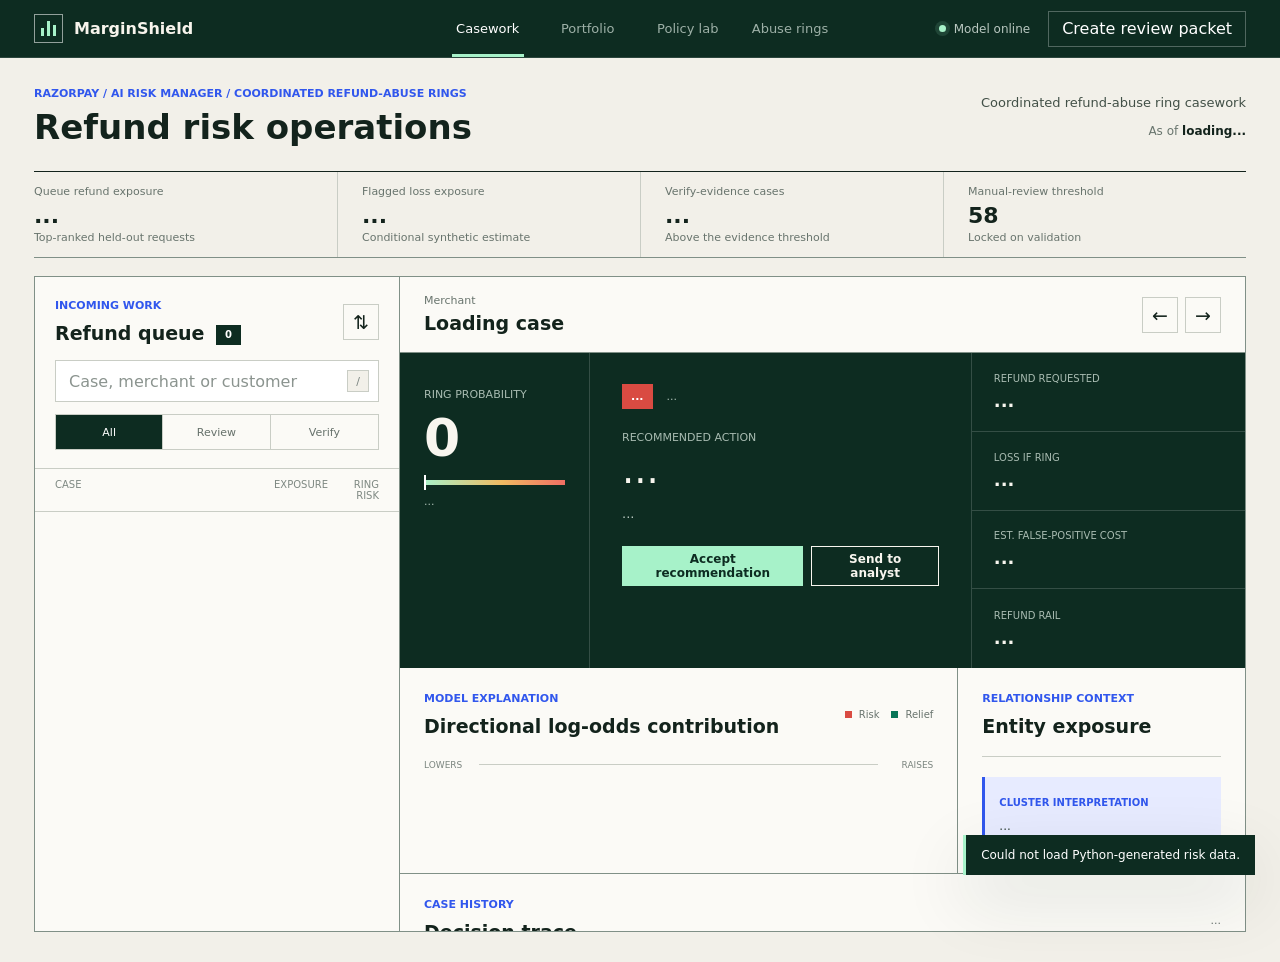
==== index.html @ 20b10fa9 "MarginShield Baseline Commit" ====
<!doctype html>
<html lang="en">
  <head>
    <meta charset="utf-8" />
    <meta name="viewport" content="width=device-width, initial-scale=1" />
    <title>MarginShield | Refund Risk Operations</title>
    <meta
      name="description"
      content="A cost-aware refund abuse verifier for merchant risk teams."
    />
    <link rel="stylesheet" href="styles.css?v=20260904-6" />
  </head>
  <body>
    <header class="masthead">
      <a class="wordmark" href="#top" aria-label="MarginShield home">
        <span class="wordmark-symbol" aria-hidden="true"><i></i><i></i><i></i></span>
        <span>MarginShield</span>
      </a>

      <nav class="product-nav" aria-label="Primary navigation">
        <button class="nav-tab is-active" data-view="casework" type="button">Casework</button>
        <button class="nav-tab" data-view="portfolio" type="button">Portfolio</button>
        <button class="nav-tab" data-view="policy" type="button">Policy lab</button>
        <a class="nav-tab nav-link" href="rings.html">Abuse rings</a>
      </nav>

      <div class="masthead-meta">
        <span class="live-status"><i></i> Model online</span>
        <button id="reviewBtn" class="header-command" type="button">Create review packet</button>
      </div>
    </header>

    <main id="top" class="page">
      <section class="page-intro" aria-labelledby="page-title">
        <div>
          <p class="kicker">Razorpay / AI Risk Manager / Coordinated refund-abuse rings</p>
          <h1 id="page-title">Refund risk operations</h1>
        </div>
        <div class="intro-aside">
          <p>Coordinated refund-abuse ring casework</p>
          <span>As of <strong id="lastScored">loading...</strong></span>
        </div>
      </section>

      <section class="portfolio-strip" aria-label="Refund portfolio summary">
        <article>
          <span>Queue refund exposure</span>
          <strong id="refundExposure">...</strong>
          <small>Top-ranked held-out requests</small>
        </article>
        <article>
          <span>Flagged loss exposure</span>
          <strong id="flaggedLoss">...</strong>
          <small>Conditional synthetic estimate</small>
        </article>
        <article>
          <span>Verify-evidence cases</span>
          <strong id="highRiskCases">...</strong>
          <small>Above the evidence threshold</small>
        </article>
        <article>
          <span>Manual-review threshold</span>
          <strong id="activeThreshold">58</strong>
          <small>Locked on validation</small>
        </article>
      </section>

      <section id="caseworkView" class="view is-visible" aria-label="Casework view">
        <div class="workbench">
          <aside id="queue" class="queue-pane">
            <div class="section-title queue-title">
              <div>
                <p>Incoming work</p>
                <h2>Refund queue <span id="queueCount">0</span></h2>
              </div>
              <button id="sortBtn" class="square-button" type="button" aria-label="Reverse case order" title="Reverse case order">&#8645;</button>
            </div>

            <label class="search-control">
              <span>Search</span>
              <input id="caseSearch" type="search" placeholder="Case, merchant or customer" autocomplete="off" />
              <kbd>/</kbd>
            </label>

            <div id="caseFilter" class="segmented" role="group" aria-label="Filter cases">
              <button class="is-active" type="button" data-filter="all">All</button>
              <button type="button" data-filter="Manual review">Review</button>
              <button type="button" data-filter="Verify evidence">Verify</button>
            </div>

            <div class="queue-columns" aria-hidden="true">
              <span>Case</span><span>Exposure</span><span>Ring risk</span>
            </div>
            <div id="caseList" class="case-list" aria-live="polite"></div>
          </aside>

          <article id="decision" class="case-pane">
            <div class="case-toolbar">
              <div>
                <p id="caseMerchant">Merchant</p>
                <h2 id="caseTitle">Loading case</h2>
              </div>
              <div class="case-toolbar-actions">
                <button id="previousCase" class="square-button" type="button" aria-label="Previous case" title="Previous case">&#8592;</button>
                <button id="nextCase" class="square-button" type="button" aria-label="Next case" title="Next case">&#8594;</button>
              </div>
            </div>

            <section class="decision-stage" aria-label="Recommended decision">
              <div class="score-column">
                <span>Ring probability</span>
                <strong id="scoreText">0</strong>
                <div class="risk-scale" aria-hidden="true">
                  <i id="scoreMarker"></i>
                </div>
                <small id="confidenceText">...</small>
              </div>

              <div class="decision-copy">
                <div class="decision-labels">
                  <span id="caseStatus" class="risk-label">...</span>
                  <span id="caseReason">...</span>
                </div>
                <p>Recommended action</p>
                <h3 id="actionText">...</h3>
                <p id="caseNotes" class="decision-note">...</p>
                <div class="decision-actions">
                  <button id="acceptAction" class="primary-action" type="button">Accept recommendation</button>
                  <button id="overrideAction" class="secondary-action" type="button">Send to analyst</button>
                </div>
              </div>

              <dl class="case-facts">
                <div><dt>Refund requested</dt><dd id="refundAmount">...</dd></div>
                <div><dt>Loss if ring</dt><dd id="expectedLoss">...</dd></div>
                <div><dt>Est. false-positive cost</dt><dd id="fpCost">...</dd></div>
                <div><dt>Refund rail</dt><dd id="refundMethod">...</dd></div>
              </dl>
            </section>

            <div class="case-grid">
              <section id="evidence" class="evidence-section">
                <div class="section-title">
                  <div>
                    <p>Model explanation</p>
                    <h2>Directional log-odds contribution</h2>
                  </div>
                  <div class="evidence-key"><span class="risk-dot"></span>Risk <span class="relief-dot"></span>Relief</div>
                </div>
                <div class="evidence-axis" aria-hidden="true"><span>Lowers</span><i></i><span>Raises</span></div>
                <div id="evidenceList" class="evidence-list"></div>
              </section>

              <aside class="context-section">
                <div class="section-title">
                  <div>
                    <p>Relationship context</p>
                    <h2>Entity exposure</h2>
                  </div>
                </div>
                <div id="networkList" class="network-list"></div>
                <div class="network-note">
                  <span>Cluster interpretation</span>
                  <p id="networkSummary">...</p>
                </div>
              </aside>
            </div>

            <section class="history-section">
              <div class="section-title">
                <div>
                  <p>Case history</p>
                  <h2>Decision trace</h2>
                </div>
                <span id="caseAge" class="text-meta">...</span>
              </div>
              <div id="timeline" class="timeline"></div>
            </section>
          </article>
        </div>
      </section>

      <section id="portfolioView" class="view" aria-label="Portfolio view">
        <div class="view-heading">
          <p>Portfolio intelligence</p>
          <h2>Where refund loss is concentrating</h2>
        </div>
        <div class="portfolio-layout">
          <section class="portfolio-table-section">
            <div class="section-title"><div><p>Merchant verticals</p><h2>Exposure by category</h2></div></div>
            <div class="portfolio-table-head"><span>Vertical</span><span>Refund exposure</span><span>Flagged loss exposure</span></div>
            <div id="verticalTable" class="portfolio-table"></div>
          </section>
          <section class="distribution-section">
            <div class="section-title"><div><p>Queue composition</p><h2>Risk distribution</h2></div></div>
            <div id="riskDistribution" class="risk-distribution"></div>
            <div id="actionMix" class="action-mix"></div>
          </section>
        </div>
      </section>

      <section id="policyView" class="view" aria-label="Policy lab view">
        <div class="view-heading policy-heading">
          <div><p>Validation policy analysis</p><h2>Threshold trade-offs</h2></div>
          <p>Scenarios use only the later validation window. The final test split is not used for threshold selection.</p>
        </div>

        <div class="threshold-control">
          <span>Fewer reviews</span>
          <div id="thresholdButtons" class="threshold-buttons" role="group" aria-label="Policy threshold"></div>
          <span>More reviews</span>
        </div>

        <section class="policy-result">
          <div class="policy-number"><span>Net synthetic value</span><strong id="policySavings">...</strong><small id="policyDelta">...</small></div>
          <div id="metricCards" class="metric-cards"></div>
        </section>

        <section class="chart-section">
          <div class="section-title"><div><p>Threshold curve</p><h2>Value after friction and review cost</h2></div><span class="text-meta">Later validation window</span></div>
          <div class="chart-wrap"><canvas id="metricsChart" width="1180" height="360"></canvas></div>
        </section>
      </section>
    </main>

    <dialog id="packetDialog" class="packet-dialog">
      <form method="dialog">
        <div class="dialog-head">
          <div><p>Analyst handoff</p><h2>Review packet</h2></div>
          <button class="square-button" value="cancel" aria-label="Close review packet" title="Close">&#215;</button>
        </div>
        <div id="packetBody" class="packet-body"></div>
        <div class="dialog-actions">
          <button value="cancel" class="secondary-action">Close</button>
          <button id="downloadPacket" value="cancel" class="primary-action">Download JSON</button>
        </div>
      </form>
    </dialog>

    <div id="toast" class="toast" role="status" aria-live="polite"></div>
    <script src="app.js?v=20260904-6"></script>
  </body>
</html>
---- styles.css ----
:root {
  --ink: #13231c;
  --ink-soft: #425047;
  --forest: #0d2c21;
  --forest-soft: #173a2d;
  --paper: #f2f0e9;
  --surface: #fbfaf6;
  --line: #c9cdc5;
  --line-dark: #809087;
  --blue: #3157ed;
  --blue-soft: #e7ebff;
  --mint: #a7f2c9;
  --green: #087557;
  --risk: #d94b42;
  --risk-soft: #fae5e0;
  --amber: #b86f13;
  --amber-soft: #f6ead4;
  --shadow: 0 24px 70px rgba(13, 44, 33, 0.12);
  --serif: "Iowan Old Style", "Baskerville", "Times New Roman", serif;
  --sans: Inter, ui-sans-serif, system-ui, -apple-system, BlinkMacSystemFont, "Segoe UI", sans-serif;
}

* { box-sizing: border-box; }

html { scroll-behavior: smooth; }

body {
  margin: 0;
  background: var(--paper);
  color: var(--ink);
  font-family: var(--sans);
  letter-spacing: 0;
}

button, input { font: inherit; }
button { cursor: pointer; }

button:focus-visible,
input:focus-visible {
  outline: 3px solid rgba(49, 87, 237, 0.28);
  outline-offset: 2px;
}

.masthead {
  position: sticky;
  top: 0;
  z-index: 20;
  min-height: 58px;
  display: grid;
  grid-template-columns: minmax(230px, 1fr) auto minmax(230px, 1fr);
  align-items: center;
  gap: 24px;
  padding: 0 34px;
  background: var(--forest);
  color: #f7f4ec;
  border-bottom: 1px solid rgba(255, 255, 255, 0.13);
}

.wordmark {
  display: inline-flex;
  align-items: center;
  gap: 11px;
  width: fit-content;
  color: inherit;
  text-decoration: none;
  font-weight: 700;
}

.wordmark-symbol {
  position: relative;
  width: 29px;
  height: 29px;
  display: flex;
  align-items: flex-end;
  gap: 3px;
  padding: 6px;
  border: 1px solid rgba(255, 255, 255, 0.55);
}

.wordmark-symbol i { display: block; width: 4px; background: var(--mint); }
.wordmark-symbol i:nth-child(1) { height: 8px; }
.wordmark-symbol i:nth-child(2) { height: 15px; }
.wordmark-symbol i:nth-child(3) { height: 11px; }

.product-nav {
  align-self: stretch;
  display: flex;
  align-items: stretch;
}

.nav-tab {
  position: relative;
  min-width: 100px;
  border: 0;
  background: transparent;
  color: #9db0a7;
  padding: 0 14px;
  font-size: 13px;
}

.nav-tab::after {
  content: "";
  position: absolute;
  height: 3px;
  left: 14px;
  right: 14px;
  bottom: 0;
  background: transparent;
}

.nav-tab:hover,
.nav-tab.is-active { color: #fff; }
.nav-tab.is-active::after { background: var(--mint); }
.nav-link { display: inline-flex; align-items: center; justify-content: center; text-decoration: none; }

.masthead-meta {
  display: flex;
  justify-content: flex-end;
  align-items: center;
  gap: 18px;
}

.live-status {
  display: inline-flex;
  align-items: center;
  gap: 8px;
  color: #b9c7c0;
  font-size: 12px;
}

.live-status i {
  width: 7px;
  height: 7px;
  border-radius: 50%;
  background: var(--mint);
  box-shadow: 0 0 0 4px rgba(167, 242, 201, 0.12);
}

.header-command {
  min-height: 36px;
  border: 1px solid rgba(255, 255, 255, 0.28);
  background: transparent;
  color: #fff;
  padding: 0 13px;
}

.header-command:hover { background: rgba(255, 255, 255, 0.08); }

.page { max-width: 1540px; margin: 0 auto; padding: 22px 34px 30px; }

.ring-intro { min-height: 92px; }
.ring-summary { margin-bottom: 18px; }
.ring-workbench { display: grid; grid-template-columns: 330px minmax(0, 1fr); height: max(580px, calc(100vh - 262px)); min-height: 0; overflow: hidden; background: var(--surface); border: 1px solid var(--line-dark); }
.ring-list-pane { display: flex; flex-direction: column; min-width: 0; min-height: 0; overflow: hidden; border-right: 1px solid var(--line-dark); }
.ring-list-title { padding: 22px 20px 15px; }
.ranking-method { margin: 0; padding: 0 20px 14px; color: #68746d; font-size: 10px; line-height: 1.45; }
.ring-list { min-height: 0; flex: 1; overflow-y: auto; overscroll-behavior: contain; border-top: 1px solid var(--line); scrollbar-color: var(--line-dark) transparent; }
.ring-row { width: 100%; min-height: 104px; text-align: left; border: 0; border-bottom: 1px solid var(--line); background: transparent; padding: 15px 18px; color: var(--ink); }
.ring-row:hover, .ring-row.is-active { background: var(--blue-soft); }
.ring-row-top { display: flex; justify-content: space-between; align-items: center; gap: 12px; margin-bottom: 7px; }
.ring-row-top strong { font-size: 12px; letter-spacing: .03em; }
.ring-row-top b { min-width: 27px; height: 24px; display: grid; place-items: center; border: 1px solid var(--line-dark); color: var(--blue); font-size: 11px; font-variant-numeric: tabular-nums; }
.ring-row > span:not(.ring-row-top) { display: block; color: var(--ink-soft); font-size: 12px; line-height: 1.35; }
.ring-row small { display: block; margin-top: 7px; color: #65736a; font-size: 10px; }
.ring-detail-pane { min-width: 0; min-height: 0; overflow-y: auto; overscroll-behavior: contain; padding: 24px 30px; }
.ring-detail-head { display: flex; justify-content: space-between; gap: 20px; align-items: flex-start; padding-bottom: 20px; border-bottom: 1px solid var(--line-dark); }
.ring-detail-head p { margin: 0 0 7px; color: var(--blue); font-size: 11px; text-transform: uppercase; font-weight: 750; }
.ring-detail-head h2 { margin: 0; font-size: 28px; font-variant-numeric: tabular-nums; }
.ring-rank { border: 1px solid var(--blue); color: var(--blue); padding: 8px 10px; font-weight: 700; font-size: 12px; white-space: nowrap; }
.ring-facts { display: grid; grid-template-columns: repeat(4, 1fr); border-bottom: 1px solid var(--line); }
.ring-facts div { padding: 18px 14px 18px 0; }
.ring-facts div + div { border-left: 1px solid var(--line); padding-left: 14px; }
.ring-facts span { display: block; color: #68746d; font-size: 10px; }
.ring-facts strong { display: block; margin-top: 6px; font-size: 18px; font-variant-numeric: tabular-nums; }
.network-canvas-section { padding: 28px 0 24px; border-bottom: 1px solid var(--line); }
.graph-stage { margin-top: 16px; border: 1px solid var(--line); background: #f6f7f1; overflow: hidden; }
#ringGraph { display: block; width: 100%; min-height: 420px; background-image: linear-gradient(rgba(13,44,33,.035) 1px, transparent 1px), linear-gradient(90deg, rgba(13,44,33,.035) 1px, transparent 1px); background-size: 24px 24px; }
.graph-edge { stroke: #b7c3bd; stroke-width: 2.5; }
.graph-edge.device { stroke: #3157ed; }.graph-edge.address { stroke: #b86f13; }.graph-edge.payment-token { stroke: #087557; }
.graph-node circle { stroke-width: 2; }.entity-node circle { fill: var(--forest); stroke: var(--mint); }.case-node circle { fill: var(--surface); stroke: var(--line-dark); }.case-node.review circle { fill: var(--amber-soft); stroke: var(--amber); }.case-node.verify circle { fill: var(--risk-soft); stroke: var(--risk); }
.graph-node text { text-anchor: middle; font-family: var(--sans); font-size: 11px; font-weight: 650; pointer-events: none; }.entity-node text { fill: #f5f4eb; font-size: 10px; }.case-node text { fill: var(--ink); font-size: 10px; }
.ring-detail-grid { display: grid; grid-template-columns: minmax(260px, .8fr) minmax(330px, 1.2fr); gap: 30px; padding-top: 26px; }
.ring-reasons ol { margin: 16px 0 0; padding: 0; list-style: none; counter-reset: ring-reason; }.ring-reasons li { position: relative; padding: 0 0 16px 32px; color: var(--ink-soft); font-size: 13px; line-height: 1.5; counter-increment: ring-reason; }.ring-reasons li::before { content: counter(ring-reason); position: absolute; left: 0; top: 0; width: 20px; height: 20px; display: grid; place-items: center; color: var(--blue); border: 1px solid var(--blue); font-size: 10px; font-weight: 700; }
.ring-case-row { display: grid; grid-template-columns: minmax(0,1fr) 100px 44px; gap: 12px; align-items: center; padding: 11px 0; border-bottom: 1px solid var(--line); font-size: 12px; font-variant-numeric: tabular-nums; }.ring-case-row span:first-child strong, .ring-case-row small { display: block; }.ring-case-row small { margin-top: 3px; color: #708078; font-size: 10px; }.ring-case-row b { color: var(--risk); text-align: right; }

.page-intro {
  min-height: 92px;
  display: grid;
  grid-template-columns: minmax(0, 1fr) 320px;
  align-items: center;
  gap: 32px;
  padding: 0 0 18px;
  border-bottom: 1px solid var(--ink);
}

.kicker,
.section-title p,
.view-heading > p,
.view-heading > div > p,
.dialog-head p {
  margin: 0 0 10px;
  color: var(--blue);
  font-size: 11px;
  font-weight: 750;
  text-transform: uppercase;
}

.page-intro h1 {
  margin: 0;
  max-width: 820px;
  font-size: 34px;
  line-height: 1.05;
  font-weight: 700;
}

.page-intro h1 em {
  color: var(--green);
  font-family: var(--serif);
  font-weight: 400;
}

.intro-aside { padding-bottom: 0; text-align: right; }
.intro-aside p { margin: 0 0 8px; color: var(--ink-soft); font-size: 13px; line-height: 1.45; }
.intro-aside span { color: #69756e; font-size: 12px; }
.intro-aside strong { color: var(--ink); font-weight: 650; }

.portfolio-strip {
  display: grid;
  grid-template-columns: repeat(4, 1fr);
  border-bottom: 1px solid var(--line-dark);
  margin-bottom: 18px;
}

.portfolio-strip article { padding: 13px 20px 13px 0; }
.portfolio-strip article + article { border-left: 1px solid var(--line); padding-left: 24px; }
.portfolio-strip span, .portfolio-strip small { display: block; color: #68746d; font-size: 11px; }
.portfolio-strip strong { display: block; margin: 5px 0 3px; font-size: 22px; font-weight: 650; font-variant-numeric: tabular-nums; }
.portfolio-strip small.positive { color: var(--green); }

.view { display: none; animation: reveal 220ms ease-out; }
.view.is-visible { display: block; }
@keyframes reveal { from { opacity: 0; transform: translateY(5px); } to { opacity: 1; transform: translateY(0); } }

.workbench {
  display: grid;
  grid-template-columns: 365px minmax(0, 1fr);
  height: max(620px, calc(100vh - 244px));
  min-height: 0;
  overflow: hidden;
  background: var(--surface);
  border: 1px solid var(--line-dark);
}

.queue-pane { min-width: 0; min-height: 0; display: flex; flex-direction: column; overflow: hidden; border-right: 1px solid var(--line-dark); }
.queue-title { padding: 22px 20px 15px; }

.section-title,
.case-toolbar,
.dialog-head {
  display: flex;
  align-items: center;
  justify-content: space-between;
  gap: 20px;
}

.section-title h2,
.case-toolbar h2,
.view-heading h2,
.dialog-head h2 {
  margin: 0;
  font-size: 19px;
  line-height: 1.2;
}

.queue-title h2 span {
  display: inline-grid;
  place-items: center;
  min-width: 25px;
  height: 20px;
  margin-left: 5px;
  padding: 0 5px;
  background: var(--forest);
  color: #fff;
  font-size: 10px;
  vertical-align: 2px;
}

.square-button {
  width: 36px;
  height: 36px;
  display: inline-grid;
  place-items: center;
  flex: 0 0 auto;
  border: 1px solid var(--line);
  background: transparent;
  color: var(--ink);
  font-size: 19px;
}

.square-button:hover { border-color: var(--ink); background: #fff; }

.search-control {
  position: relative;
  display: block;
  margin: 0 20px 12px;
}

.search-control > span { position: absolute; width: 1px; height: 1px; overflow: hidden; clip: rect(0 0 0 0); }
.search-control input {
  width: 100%;
  height: 42px;
  border: 1px solid var(--line);
  background: #fff;
  color: var(--ink);
  padding: 0 44px 0 13px;
  border-radius: 0;
}
.search-control input::placeholder { color: #8b948f; }
.search-control kbd {
  position: absolute;
  top: 10px;
  right: 10px;
  min-width: 22px;
  height: 22px;
  display: grid;
  place-items: center;
  border: 1px solid var(--line);
  color: #7b8580;
  background: var(--paper);
  font: 11px var(--sans);
}

.segmented { display: grid; grid-template-columns: repeat(3, 1fr); margin: 0 20px 18px; border: 1px solid var(--line); }
.segmented button {
  min-height: 34px;
  border: 0;
  border-right: 1px solid var(--line);
  background: transparent;
  color: #66716b;
  font-size: 11px;
}
.segmented button:last-child { border-right: 0; }
.segmented button:hover { background: var(--paper); }
.segmented button.is-active { background: var(--forest); color: #fff; }

.queue-columns {
  display: grid;
  grid-template-columns: 1fr 76px 42px;
  gap: 9px;
  padding: 10px 20px;
  border-top: 1px solid var(--line);
  border-bottom: 1px solid var(--line);
  color: #7e8882;
  font-size: 10px;
  text-transform: uppercase;
}
.queue-columns span:nth-child(2), .queue-columns span:nth-child(3) { text-align: right; }

.case-list { min-height: 0; flex: 1; overflow-y: auto; overscroll-behavior: contain; scrollbar-color: var(--line-dark) transparent; }
.case-card {
  width: 100%;
  min-height: 82px;
  display: grid;
  grid-template-columns: minmax(0, 1fr) 76px 42px;
  align-items: center;
  gap: 9px;
  padding: 13px 20px;
  border: 0;
  border-bottom: 1px solid var(--line);
  background: transparent;
  color: var(--ink);
  text-align: left;
}
.case-card:hover { background: #f4f5f0; }
.case-card.is-active { background: var(--blue-soft); box-shadow: inset 4px 0 0 var(--blue); }
.case-identity { min-width: 0; }
.case-identity strong, .case-identity span { display: block; overflow: hidden; text-overflow: ellipsis; white-space: nowrap; }
.case-identity strong { font-size: 13px; }
.case-identity span { margin-top: 5px; color: #6e7973; font-size: 11px; }
.case-money, .case-score { text-align: right; font-variant-numeric: tabular-nums; }
.case-money { font-size: 12px; }
.case-score { font-size: 16px; font-weight: 700; }
.case-score.high { color: var(--risk); }
.case-score.medium { color: var(--amber); }
.empty-queue { padding: 38px 20px; color: #6e7973; line-height: 1.5; }

.case-pane { min-width: 0; min-height: 0; overflow-y: auto; overscroll-behavior: contain; }
.case-toolbar { min-height: 76px; padding: 15px 24px; border-bottom: 1px solid var(--line-dark); }
.case-toolbar p { margin: 0 0 5px; color: #68746d; font-size: 11px; }
.case-toolbar-actions { display: flex; gap: 7px; }

.decision-stage {
  display: grid;
  grid-template-columns: 190px minmax(290px, 1fr) minmax(225px, 0.72fr);
  min-height: 315px;
  background: var(--forest);
  color: #f8f6ef;
}

.score-column { padding: 30px 24px; border-right: 1px solid rgba(255, 255, 255, 0.16); }
.score-column > span, .decision-copy > p:first-of-type { color: #a8bbb1; font-size: 11px; text-transform: uppercase; }
.score-column > strong { display: block; margin: 14px 0 18px; font-size: 52px; line-height: 0.88; font-weight: 640; font-variant-numeric: tabular-nums; white-space: nowrap; }
.score-column > small { display: block; margin-top: 10px; color: #a8bbb1; font-size: 11px; }
.risk-scale { position: relative; height: 5px; background: linear-gradient(90deg, var(--mint), #efba62 55%, #ef6e63 100%); }
.risk-scale i { position: absolute; top: -5px; width: 2px; height: 15px; background: #fff; transition: left 260ms ease; }

.decision-copy { padding: 30px 32px; }
.decision-labels { display: flex; align-items: center; gap: 14px; min-height: 26px; margin-bottom: 22px; color: #a8bbb1; font-size: 11px; text-transform: capitalize; }
.risk-label { display: inline-flex; align-items: center; min-height: 25px; padding: 0 9px; background: var(--risk); color: #fff; font-weight: 700; }
.risk-label.needs-verification { background: #d48720; }
.risk-label.watch { background: var(--blue); }
.risk-label.low-risk { background: var(--green); }
.decision-copy > p { margin: 0 0 7px; }
.decision-copy h3 { margin: 0 0 15px; max-width: 510px; font-size: clamp(30px, 3vw, 45px); line-height: 0.98; font-weight: 540; }
.decision-copy .decision-note { max-width: 590px; color: #b8c8c0; font-size: 13px; line-height: 1.55; }
.decision-actions { display: flex; gap: 8px; margin-top: 22px; }
.primary-action, .secondary-action {
  min-height: 40px;
  border: 1px solid transparent;
  padding: 0 14px;
  font-size: 12px;
  font-weight: 650;
}
.primary-action { background: var(--mint); color: var(--forest); }
.primary-action:hover { background: #c1f9d8; }
.secondary-action { border-color: currentColor; background: transparent; color: inherit; }
.secondary-action:hover { background: rgba(255, 255, 255, 0.08); }

.case-facts { margin: 0; border-left: 1px solid rgba(255, 255, 255, 0.16); }
.case-facts div { min-height: 25%; display: flex; flex-direction: column; justify-content: center; padding: 14px 22px; border-bottom: 1px solid rgba(255, 255, 255, 0.16); }
.case-facts div:last-child { border-bottom: 0; }
.case-facts dt { color: #a8bbb1; font-size: 10px; text-transform: uppercase; }
.case-facts dd { margin: 6px 0 0; font-size: 18px; font-weight: 600; font-variant-numeric: tabular-nums; text-transform: capitalize; }

.case-grid { display: grid; grid-template-columns: minmax(0, 1.55fr) minmax(270px, 0.8fr); border-bottom: 1px solid var(--line-dark); }
.evidence-section, .context-section, .history-section { padding: 24px; }
.context-section { border-left: 1px solid var(--line-dark); }
.evidence-key { display: flex; align-items: center; gap: 7px; color: #69746e; font-size: 10px; }
.risk-dot, .relief-dot { width: 7px; height: 7px; display: inline-block; }
.risk-dot { background: var(--risk); }
.relief-dot { margin-left: 5px; background: var(--green); }
.evidence-axis { display: grid; grid-template-columns: 55px 1fr 55px; align-items: center; margin: 22px 0 9px; color: #7b857f; font-size: 9px; text-transform: uppercase; }
.evidence-axis span:last-child { text-align: right; }
.evidence-axis i { height: 1px; background: var(--line); }
.evidence-list { display: grid; }
.evidence-item { display: grid; grid-template-columns: minmax(130px, 0.8fr) minmax(170px, 1.3fr) 48px; align-items: center; gap: 14px; min-height: 39px; border-top: 1px solid #e3e4df; }
.evidence-item:first-child { border-top-color: var(--line); }
.evidence-item strong { font-size: 11px; font-weight: 600; }
.evidence-name { min-width: 0; }
.evidence-name strong, .evidence-name small { display: block; }
.evidence-name small { margin-top: 3px; overflow: hidden; color: #748078; font-size: 9px; text-overflow: ellipsis; white-space: nowrap; }
.evidence-item > span { text-align: right; font-size: 11px; font-weight: 750; font-variant-numeric: tabular-nums; }
.impact-track { position: relative; height: 7px; }
.impact-track::after { content: ""; position: absolute; top: -4px; bottom: -4px; left: 50%; width: 1px; background: #bcc2bc; }
.impact-track i { position: absolute; top: 0; height: 7px; transition: width 260ms ease; }
.impact-track i.risk { left: 50%; background: var(--risk); }
.impact-track i.relief { right: 50%; background: var(--green); }

.network-list { margin-top: 18px; border-top: 1px solid var(--line); }
.entity { min-height: 57px; display: grid; grid-template-columns: 1fr auto; align-items: center; gap: 12px; border-bottom: 1px solid var(--line); }
.entity span { color: #68746d; font-size: 11px; }
.entity strong { font-size: 21px; font-variant-numeric: tabular-nums; }
.entity.high strong { color: var(--risk); }
.entity.medium strong { color: var(--amber); }
.network-note { margin-top: 20px; padding: 14px; background: var(--blue-soft); border-left: 3px solid var(--blue); }
.network-note span { color: var(--blue); font-size: 10px; font-weight: 750; text-transform: uppercase; }
.network-note p { margin: 7px 0 0; color: #394a42; font-size: 12px; line-height: 1.5; }

.history-section { border-bottom: 0; }
.text-meta { color: #6c7871; font-size: 11px; }
.timeline { display: grid; grid-template-columns: repeat(4, 1fr); margin-top: 23px; }
.timeline div { position: relative; min-height: 64px; padding: 15px 16px 0 0; border-top: 2px solid var(--ink); }
.timeline div::before { content: ""; position: absolute; top: -5px; left: 0; width: 8px; height: 8px; background: var(--surface); border: 2px solid var(--ink); border-radius: 50%; }
.timeline div:last-child { border-color: var(--blue); }
.timeline div:last-child::before { background: var(--blue); border-color: var(--blue); }
.timeline span, .timeline strong { display: block; }
.timeline span { color: #737d77; font-size: 10px; }
.timeline strong { margin-top: 7px; padding-right: 12px; font-size: 12px; text-transform: capitalize; }

.view-heading { display: flex; align-items: end; justify-content: space-between; gap: 40px; margin: 26px 0 18px; }
.view-heading h2 { max-width: 760px; font-size: 30px; line-height: 1.05; }
.view-heading > p { max-width: 520px; color: var(--ink-soft); font-size: 13px; line-height: 1.5; text-transform: none; font-weight: 400; }
.portfolio-layout { display: grid; grid-template-columns: minmax(0, 1.2fr) minmax(320px, 0.8fr); background: var(--surface); border: 1px solid var(--line-dark); }
.portfolio-table-section, .distribution-section { padding: 26px; }
.distribution-section { border-left: 1px solid var(--line-dark); }
.portfolio-table-head, .portfolio-row { display: grid; grid-template-columns: 1fr 150px 150px; gap: 20px; align-items: center; }
.portfolio-table-head { margin-top: 26px; padding: 10px 0; color: #758079; border-bottom: 1px solid var(--line-dark); font-size: 10px; text-transform: uppercase; }
.portfolio-table-head span:not(:first-child), .portfolio-row span:not(:first-child) { text-align: right; }
.portfolio-row { min-height: 62px; border-bottom: 1px solid var(--line); font-size: 13px; }
.portfolio-row strong { font-size: 14px; }
.portfolio-row .preventable { color: var(--green); font-weight: 700; }
.risk-distribution { height: 44px; display: flex; margin: 28px 0 18px; }
.risk-segment { position: relative; min-width: 22px; height: 100%; display: grid; place-items: center; color: #fff; font-size: 11px; font-weight: 700; }
.risk-segment.approve { background: var(--green); }
.risk-segment.manual_review { background: var(--amber); }
.risk-segment.verify_evidence { background: var(--risk); }
.distribution-legend { display: grid; grid-template-columns: repeat(2, 1fr); gap: 12px 20px; margin-bottom: 34px; }
.distribution-legend div { display: flex; justify-content: space-between; gap: 12px; font-size: 11px; }
.distribution-legend span { color: #68746d; }
.action-mix { border-top: 1px solid var(--line-dark); }
.action-row { min-height: 52px; display: flex; justify-content: space-between; align-items: center; border-bottom: 1px solid var(--line); font-size: 12px; }
.action-row strong { font-variant-numeric: tabular-nums; }

.policy-heading > div { flex: 1; }
.threshold-control { display: grid; grid-template-columns: 120px 1fr 120px; align-items: center; gap: 18px; margin-bottom: 22px; color: #67736c; font-size: 11px; }
.threshold-control > span:last-child { text-align: right; }
.threshold-buttons { display: grid; grid-template-columns: repeat(auto-fit, minmax(82px, 1fr)); border: 1px solid var(--line-dark); }
.threshold-buttons button { min-height: 45px; border: 0; border-right: 1px solid var(--line); background: var(--surface); color: var(--ink); }
.threshold-buttons button:last-child { border-right: 0; }
.threshold-buttons button:hover { background: var(--blue-soft); }
.threshold-buttons button.is-active { background: var(--forest); color: #fff; }
.threshold-buttons button.locked::after { content: "Locked"; display: block; margin-top: 2px; color: var(--green); font-size: 8px; text-transform: uppercase; }
.threshold-buttons button.is-active.locked::after { color: var(--mint); }
.policy-result { min-height: 190px; display: grid; grid-template-columns: 1.1fr 2fr; background: var(--forest); color: #fff; }
.policy-number { display: flex; flex-direction: column; justify-content: center; padding: 30px; border-right: 1px solid rgba(255,255,255,.16); }
.policy-number span { color: #aac0b5; font-size: 11px; text-transform: uppercase; }
.policy-number strong { margin: 9px 0 5px; font-size: clamp(38px, 4vw, 60px); font-weight: 580; }
.policy-number small { color: var(--mint); }
.metric-cards { display: grid; grid-template-columns: repeat(2, 1fr); }
.metric-card { display: flex; flex-direction: column; justify-content: center; padding: 22px; border-right: 1px solid rgba(255,255,255,.16); border-bottom: 1px solid rgba(255,255,255,.16); }
.metric-card:nth-child(2n) { border-right: 0; }
.metric-card:nth-child(n+3) { border-bottom: 0; }
.metric-card span { color: #aac0b5; font-size: 10px; text-transform: uppercase; }
.metric-card strong { margin-top: 6px; font-size: 25px; }
.chart-section { margin-top: 22px; padding: 26px; background: var(--surface); border: 1px solid var(--line-dark); }
.chart-wrap { margin-top: 22px; min-height: 320px; }
canvas { display: block; width: 100%; height: 320px; }

.packet-dialog { width: min(680px, calc(100vw - 28px)); max-height: calc(100vh - 40px); padding: 0; border: 1px solid var(--line-dark); background: var(--surface); color: var(--ink); box-shadow: 0 28px 100px rgba(0,0,0,.34); }
.packet-dialog::backdrop { background: rgba(8, 28, 21, 0.72); }
.packet-dialog form { margin: 0; }
.dialog-head { min-height: 78px; padding: 17px 20px; border-bottom: 1px solid var(--line-dark); }
.packet-body { padding: 22px; overflow: auto; }
.packet-case { display: flex; justify-content: space-between; gap: 20px; padding-bottom: 20px; border-bottom: 1px solid var(--line); }
.packet-case strong { display: block; font-size: 23px; }
.packet-case span { color: #67736c; font-size: 11px; }
.packet-action { margin: 22px 0; padding: 18px; background: var(--forest); color: #fff; }
.packet-action span { color: #aac0b5; font-size: 10px; text-transform: uppercase; }
.packet-action strong { display: block; margin-top: 7px; font-size: 28px; }
.packet-evidence { margin: 0; padding-left: 18px; }
.packet-evidence li { margin: 8px 0; color: #4b5a52; font-size: 12px; }
.dialog-actions { display: flex; justify-content: flex-end; gap: 8px; padding: 16px 20px; border-top: 1px solid var(--line-dark); }
.dialog-actions .secondary-action { color: var(--ink); }

.toast { position: fixed; right: 25px; bottom: 25px; z-index: 30; max-width: 390px; padding: 13px 15px; background: var(--forest); color: #fff; border-left: 3px solid var(--mint); box-shadow: var(--shadow); transform: translateY(130px); opacity: 0; transition: 180ms ease; font-size: 12px; }
.toast.show { transform: translateY(0); opacity: 1; }

@media (max-width: 1120px) {
  .masthead { grid-template-columns: 1fr auto; }
  .product-nav { order: 3; grid-column: 1 / -1; height: 46px; justify-content: center; border-top: 1px solid rgba(255,255,255,.13); }
  .page-intro { grid-template-columns: 1fr 300px; }
  .workbench { grid-template-columns: 320px minmax(0, 1fr); }
  .ring-workbench { grid-template-columns: 290px minmax(0, 1fr); }
  .decision-stage { grid-template-columns: 175px 1fr; }
  .case-facts { grid-column: 1 / -1; display: grid; grid-template-columns: repeat(4, 1fr); border-left: 0; border-top: 1px solid rgba(255,255,255,.16); }
  .case-facts div { border-right: 1px solid rgba(255,255,255,.16); border-bottom: 0; }
  .case-grid { grid-template-columns: 1fr; }
  .context-section { border-left: 0; border-top: 1px solid var(--line-dark); }
}

@media (max-width: 820px) {
  .masthead { padding: 0 18px; }
  .live-status { display: none; }
  .page { padding: 20px 16px 40px; }
  .page-intro { min-height: 0; grid-template-columns: 1fr; gap: 28px; }
  .portfolio-strip { grid-template-columns: repeat(2, 1fr); }
  .portfolio-strip article:nth-child(3) { border-left: 0; padding-left: 0; border-top: 1px solid var(--line); }
  .portfolio-strip article:nth-child(4) { border-top: 1px solid var(--line); }
  .workbench { height: auto; min-height: 0; overflow: visible; grid-template-columns: 1fr; }
  .case-pane { overflow: visible; }
  .ring-workbench { height: auto; min-height: 0; overflow: visible; grid-template-columns: 1fr; }
  .ring-list-pane { border-right: 0; border-bottom: 1px solid var(--line-dark); }
  .ring-list { display: grid; grid-template-columns: repeat(2, 1fr); max-height: 290px; overflow: auto; }
  .ring-row:nth-child(2n) { border-left: 1px solid var(--line); }
  .ring-detail-pane { overflow: visible; padding: 22px; }
  .queue-pane { border-right: 0; border-bottom: 1px solid var(--line-dark); }
  .case-list { max-height: 365px; }
  .portfolio-layout { grid-template-columns: 1fr; }
  .distribution-section { border-left: 0; border-top: 1px solid var(--line-dark); }
  .policy-result { grid-template-columns: 1fr; }
  .policy-number { border-right: 0; border-bottom: 1px solid rgba(255,255,255,.16); }
}

@media (max-width: 580px) {
  .masthead { min-height: 58px; gap: 12px; }
  .wordmark span:last-child { font-size: 14px; }
  .header-command { width: 36px; overflow: hidden; padding: 0; color: transparent; }
  .header-command { position: relative; font-size: 0; }
  .header-command::after {
    content: "+";
    position: absolute;
    inset: 0;
    display: grid;
    place-items: center;
    color: #fff;
    font-size: 18px;
  }
  .nav-tab { min-width: 82px; }
  .page-intro h1 { font-size: 29px; }
  .intro-aside p { font-size: 14px; }
  .portfolio-strip strong { font-size: 20px; }
  .decision-stage { grid-template-columns: 1fr; }
  .score-column { border-right: 0; border-bottom: 1px solid rgba(255,255,255,.16); }
  .score-column > strong { font-size: 61px; }
  .decision-copy { padding: 25px 22px; }
  .case-facts { grid-template-columns: repeat(2, 1fr); }
  .case-facts div:nth-child(2) { border-right: 0; }
  .case-facts div:nth-child(-n+2) { border-bottom: 1px solid rgba(255,255,255,.16); }
  .evidence-item { grid-template-columns: 1fr 100px 38px; gap: 8px; }
  .timeline { grid-template-columns: repeat(2, 1fr); row-gap: 18px; }
  .view-heading { display: block; margin-top: 35px; }
  .view-heading h2 { font-size: 38px; }
  .view-heading > p { margin-top: 18px; }
  .portfolio-table-head, .portfolio-row { grid-template-columns: 1fr 92px 92px; gap: 8px; }
  .threshold-control { grid-template-columns: 1fr; }
  .threshold-control > span { display: none; }
  .metric-cards { grid-template-columns: 1fr; }
  .metric-card { border-right: 0; border-bottom: 1px solid rgba(255,255,255,.16) !important; }
  .metric-card:last-child { border-bottom: 0 !important; }
  .ring-list { grid-template-columns: 1fr; max-height: 310px; }
  .ring-row:nth-child(2n) { border-left: 0; }
  .ring-detail-head { display: block; }
  .ring-rank { display: inline-block; margin-top: 14px; }
  .ring-facts { grid-template-columns: repeat(2, 1fr); }
  .ring-facts div:nth-child(3) { border-left: 0; border-top: 1px solid var(--line); }
  .ring-facts div:nth-child(4) { border-top: 1px solid var(--line); }
  #ringGraph { min-height: 360px; }
  .ring-detail-grid { grid-template-columns: 1fr; gap: 24px; }
  .ring-case-row { grid-template-columns: minmax(0,1fr) 82px 40px; gap: 7px; }
}

@media (prefers-reduced-motion: reduce) {
  *, *::before, *::after { scroll-behavior: auto !important; animation: none !important; transition: none !important; }
}
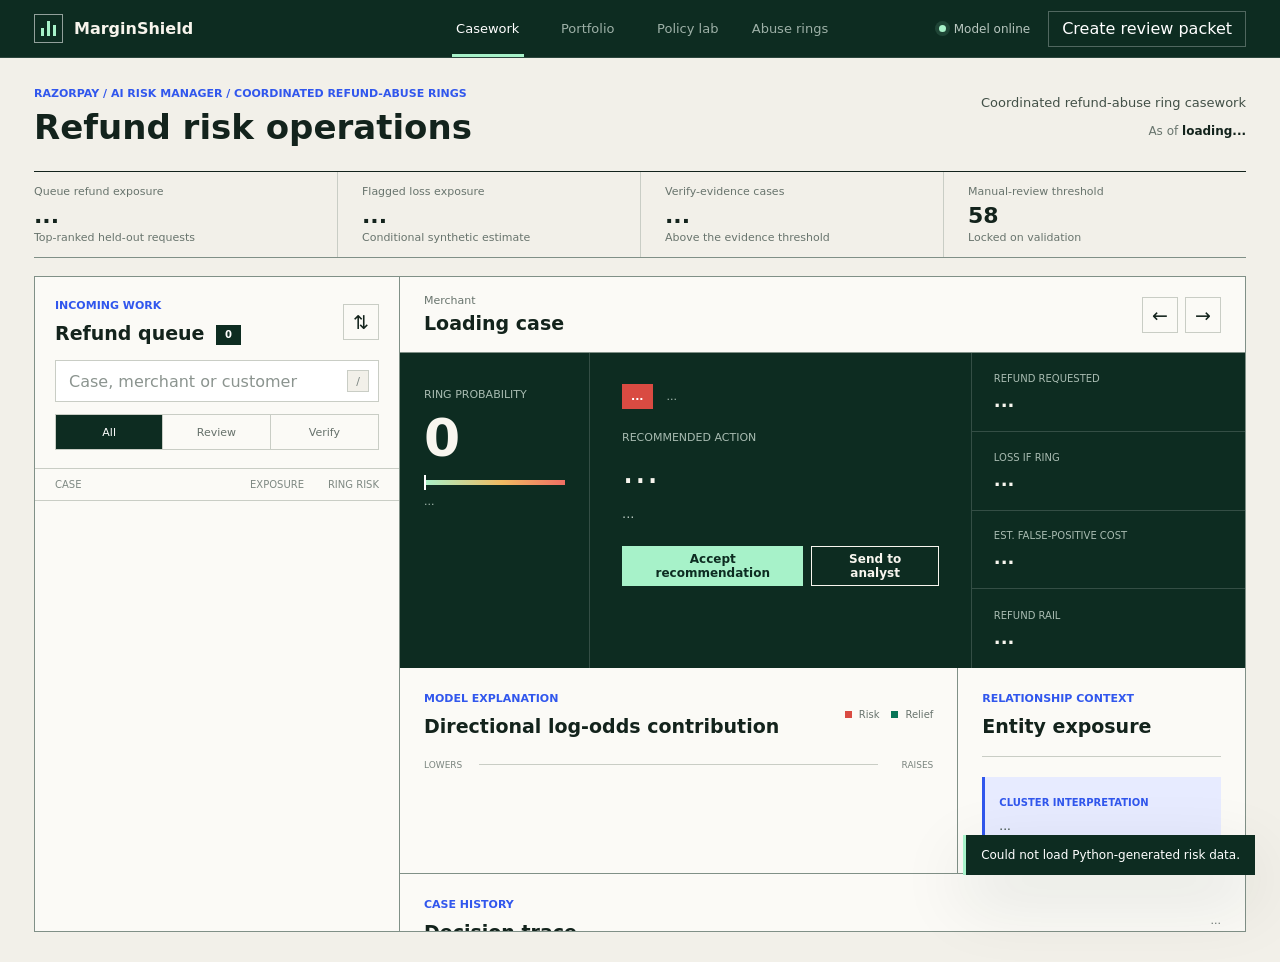
==== commit 11ecea4d: "MarginShield v3: coordinated refund-ring detection" ====
--- a/index.html
+++ b/index.html
@@ -8,7 +8,7 @@
       name="description"
       content="A cost-aware refund abuse verifier for merchant risk teams."
     />
-    <link rel="stylesheet" href="styles.css?v=20260904-6" />
+    <link rel="stylesheet" href="styles.css?v=20260905-1" />
   </head>
   <body>
     <header class="masthead">
@@ -238,6 +238,6 @@
     </dialog>
 
     <div id="toast" class="toast" role="status" aria-live="polite"></div>
-    <script src="app.js?v=20260904-6"></script>
+    <script src="app.js?v=20260905-1"></script>
   </body>
 </html>
--- a/styles.css
+++ b/styles.css
@@ -181,7 +181,7 @@
 .graph-node text { text-anchor: middle; font-family: var(--sans); font-size: 11px; font-weight: 650; pointer-events: none; }.entity-node text { fill: #f5f4eb; font-size: 10px; }.case-node text { fill: var(--ink); font-size: 10px; }
 .ring-detail-grid { display: grid; grid-template-columns: minmax(260px, .8fr) minmax(330px, 1.2fr); gap: 30px; padding-top: 26px; }
 .ring-reasons ol { margin: 16px 0 0; padding: 0; list-style: none; counter-reset: ring-reason; }.ring-reasons li { position: relative; padding: 0 0 16px 32px; color: var(--ink-soft); font-size: 13px; line-height: 1.5; counter-increment: ring-reason; }.ring-reasons li::before { content: counter(ring-reason); position: absolute; left: 0; top: 0; width: 20px; height: 20px; display: grid; place-items: center; color: var(--blue); border: 1px solid var(--blue); font-size: 10px; font-weight: 700; }
-.ring-case-row { display: grid; grid-template-columns: minmax(0,1fr) 100px 44px; gap: 12px; align-items: center; padding: 11px 0; border-bottom: 1px solid var(--line); font-size: 12px; font-variant-numeric: tabular-nums; }.ring-case-row span:first-child strong, .ring-case-row small { display: block; }.ring-case-row small { margin-top: 3px; color: #708078; font-size: 10px; }.ring-case-row b { color: var(--risk); text-align: right; }
+.ring-case-row { display: grid; grid-template-columns: minmax(0,1fr) 100px 66px; gap: 12px; align-items: center; padding: 11px 0; border-bottom: 1px solid var(--line); font-size: 12px; font-variant-numeric: tabular-nums; }.ring-case-row span:first-child strong, .ring-case-row small { display: block; }.ring-case-row small { margin-top: 3px; color: #708078; font-size: 10px; }.ring-case-row b { color: var(--risk); text-align: right; }
 
 .page-intro {
   min-height: 92px;
@@ -345,7 +345,7 @@
 
 .queue-columns {
   display: grid;
-  grid-template-columns: 1fr 76px 42px;
+  grid-template-columns: 1fr 76px 66px;
   gap: 9px;
   padding: 10px 20px;
   border-top: 1px solid var(--line);
@@ -361,7 +361,7 @@
   width: 100%;
   min-height: 82px;
   display: grid;
-  grid-template-columns: minmax(0, 1fr) 76px 42px;
+  grid-template-columns: minmax(0, 1fr) 76px 66px;
   align-items: center;
   gap: 9px;
   padding: 13px 20px;
@@ -626,7 +626,7 @@
   .ring-facts div:nth-child(4) { border-top: 1px solid var(--line); }
   #ringGraph { min-height: 360px; }
   .ring-detail-grid { grid-template-columns: 1fr; gap: 24px; }
-  .ring-case-row { grid-template-columns: minmax(0,1fr) 82px 40px; gap: 7px; }
+  .ring-case-row { grid-template-columns: minmax(0,1fr) 82px 66px; gap: 7px; }
 }
 
 @media (prefers-reduced-motion: reduce) {
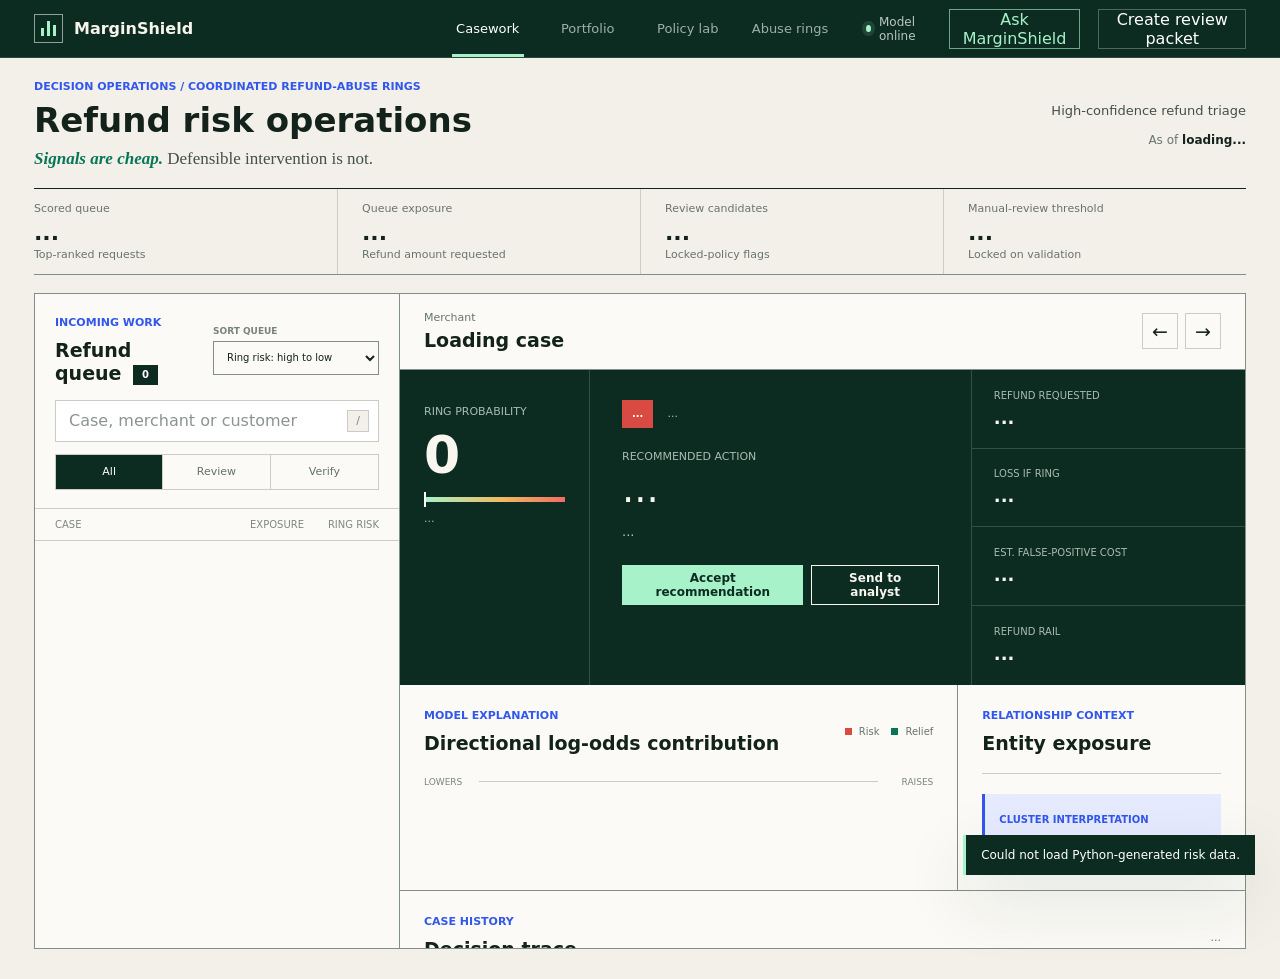
==== commit ea7f4a02: "Correct interface workflows and document product contracts" ====
--- a/index.html
+++ b/index.html
@@ -8,7 +8,7 @@
       name="description"
       content="A cost-aware refund abuse verifier for merchant risk teams."
     />
-    <link rel="stylesheet" href="styles.css?v=20260905-1" />
+    <link rel="stylesheet" href="styles.css?v=20260905-3" />
   </head>
   <body>
     <header class="masthead">
@@ -26,6 +26,7 @@
 
       <div class="masthead-meta">
         <span class="live-status"><i></i> Model online</span>
+        <button class="header-command assistant-command" data-chat-open type="button">Ask MarginShield</button>
         <button id="reviewBtn" class="header-command" type="button">Create review packet</button>
       </div>
     </header>
@@ -33,35 +34,36 @@
     <main id="top" class="page">
       <section class="page-intro" aria-labelledby="page-title">
         <div>
-          <p class="kicker">Razorpay / AI Risk Manager / Coordinated refund-abuse rings</p>
+          <p id="pageKicker" class="kicker">Decision operations / coordinated refund-abuse rings</p>
           <h1 id="page-title">Refund risk operations</h1>
+          <p id="pageDeck" class="page-deck"><em>Signals are cheap.</em> Defensible intervention is not.</p>
         </div>
         <div class="intro-aside">
-          <p>Coordinated refund-abuse ring casework</p>
-          <span>As of <strong id="lastScored">loading...</strong></span>
+          <p id="viewAsideTitle">High-confidence refund triage</p>
+          <span id="viewAsideMeta">As of <strong id="lastScored">loading...</strong></span>
         </div>
       </section>
 
       <section class="portfolio-strip" aria-label="Refund portfolio summary">
         <article>
-          <span>Queue refund exposure</span>
-          <strong id="refundExposure">...</strong>
-          <small>Top-ranked held-out requests</small>
-        </article>
-        <article>
-          <span>Flagged loss exposure</span>
-          <strong id="flaggedLoss">...</strong>
-          <small>Conditional synthetic estimate</small>
-        </article>
-        <article>
-          <span>Verify-evidence cases</span>
-          <strong id="highRiskCases">...</strong>
-          <small>Above the evidence threshold</small>
-        </article>
-        <article>
-          <span>Manual-review threshold</span>
-          <strong id="activeThreshold">58</strong>
-          <small>Locked on validation</small>
+          <span id="summaryLabel0">Scored queue</span>
+          <strong id="summaryValue0">...</strong>
+          <small id="summaryNote0">Top-ranked requests</small>
+        </article>
+        <article>
+          <span id="summaryLabel1">Queue exposure</span>
+          <strong id="summaryValue1">...</strong>
+          <small id="summaryNote1">Refund amount requested</small>
+        </article>
+        <article>
+          <span id="summaryLabel2">Review candidates</span>
+          <strong id="summaryValue2">...</strong>
+          <small id="summaryNote2">Locked-policy flags</small>
+        </article>
+        <article>
+          <span id="summaryLabel3">Manual-review threshold</span>
+          <strong id="summaryValue3">...</strong>
+          <small id="summaryNote3">Locked on validation</small>
         </article>
       </section>
 
@@ -73,7 +75,15 @@
                 <p>Incoming work</p>
                 <h2>Refund queue <span id="queueCount">0</span></h2>
               </div>
-              <button id="sortBtn" class="square-button" type="button" aria-label="Reverse case order" title="Reverse case order">&#8645;</button>
+              <label class="sort-control">
+                <span>Sort queue</span>
+                <select id="caseSort" aria-label="Sort refund queue">
+                  <option value="risk_desc">Ring risk: high to low</option>
+                  <option value="exposure_desc">Exposure: high to low</option>
+                  <option value="risk_asc">Ring risk: low to high</option>
+                  <option value="exposure_asc">Exposure: low to high</option>
+                </select>
+              </label>
             </div>
 
             <label class="search-control">
@@ -128,6 +138,7 @@
                   <button id="acceptAction" class="primary-action" type="button">Accept recommendation</button>
                   <button id="overrideAction" class="secondary-action" type="button">Send to analyst</button>
                 </div>
+                <p id="actionOutcome" class="action-outcome" hidden></p>
               </div>
 
               <dl class="case-facts">
@@ -182,17 +193,24 @@
 
       <section id="portfolioView" class="view" aria-label="Portfolio view">
         <div class="view-heading">
-          <p>Portfolio intelligence</p>
-          <h2>Where refund loss is concentrating</h2>
+          <div>
+            <p>Final synthetic test</p>
+            <h2>Exposure and detection coverage</h2>
+            <p class="section-deck"><em>High confidence is useful.</em> Missed abuse still matters.</p>
+          </div>
+          <span class="window-chip">Locked policy / untouched test</span>
         </div>
         <div class="portfolio-layout">
           <section class="portfolio-table-section">
             <div class="section-title"><div><p>Merchant verticals</p><h2>Exposure by category</h2></div></div>
-            <div class="portfolio-table-head"><span>Vertical</span><span>Refund exposure</span><span>Flagged loss exposure</span></div>
+            <div class="portfolio-table-head"><span>Vertical</span><span>Refund exposure</span><span>Conditional loss on flags</span></div>
             <div id="verticalTable" class="portfolio-table"></div>
           </section>
           <section class="distribution-section">
-            <div class="section-title"><div><p>Queue composition</p><h2>Risk distribution</h2></div></div>
+            <div class="section-title"><div><p>Locked-policy performance</p><h2>Coverage, not just confidence</h2></div></div>
+            <div id="portfolioEvaluation" class="benchmark-grid"></div>
+            <p id="coverageNarrative" class="coverage-narrative"></p>
+            <div class="section-title compact-title"><div><p>Final-test actions</p><h2>Intervention mix</h2></div></div>
             <div id="riskDistribution" class="risk-distribution"></div>
             <div id="actionMix" class="action-mix"></div>
           </section>
@@ -201,18 +219,30 @@
 
       <section id="policyView" class="view" aria-label="Policy lab view">
         <div class="view-heading policy-heading">
-          <div><p>Validation policy analysis</p><h2>Threshold trade-offs</h2></div>
-          <p>Scenarios use only the later validation window. The final test split is not used for threshold selection.</p>
+          <div>
+            <p>Validation policy analysis</p>
+            <h2>Threshold trade-offs</h2>
+            <p class="section-deck"><em>Every extra detection spends attention.</em> The policy makes that cost visible.</p>
+          </div>
+          <div class="policy-note">
+            <p>Scenarios use only the later validation window. The final test split is not used for threshold selection.</p>
+            <small id="thresholdLockNote">Loading locked-policy rule...</small>
+          </div>
         </div>
 
         <div class="threshold-control">
+          <span>More reviews</span>
+          <div id="thresholdButtons" class="threshold-buttons" role="group" aria-label="Policy threshold"></div>
           <span>Fewer reviews</span>
-          <div id="thresholdButtons" class="threshold-buttons" role="group" aria-label="Policy threshold"></div>
-          <span>More reviews</span>
         </div>
 
         <section class="policy-result">
-          <div class="policy-number"><span>Net synthetic value</span><strong id="policySavings">...</strong><small id="policyDelta">...</small></div>
+          <div class="policy-number">
+            <span>Net value under assumptions</span>
+            <strong id="policySavings">...</strong>
+            <small id="policyDelta">...</small>
+            <p id="policyInterpretation">...</p>
+          </div>
           <div id="metricCards" class="metric-cards"></div>
         </section>
 
@@ -238,6 +268,7 @@
     </dialog>
 
     <div id="toast" class="toast" role="status" aria-live="polite"></div>
-    <script src="app.js?v=20260905-1"></script>
+    <script src="app.js?v=20260905-3"></script>
+    <script src="chat.js?v=20260905-3"></script>
   </body>
 </html>
--- a/styles.css
+++ b/styles.css
@@ -32,11 +32,13 @@
   letter-spacing: 0;
 }
 
-button, input { font: inherit; }
+button, input, select, textarea { font: inherit; }
 button { cursor: pointer; }
 
 button:focus-visible,
-input:focus-visible {
+input:focus-visible,
+select:focus-visible,
+textarea:focus-visible {
   outline: 3px solid rgba(49, 87, 237, 0.28);
   outline-offset: 2px;
 }
@@ -145,6 +147,7 @@
 }
 
 .header-command:hover { background: rgba(255, 255, 255, 0.08); }
+.assistant-command { border-color: rgba(167, 242, 201, .62); color: var(--mint); }
 
 .page { max-width: 1540px; margin: 0 auto; padding: 22px 34px 30px; }
 
@@ -213,6 +216,15 @@
   font-weight: 700;
 }
 
+.page-deck {
+  margin: 9px 0 0;
+  color: var(--ink-soft);
+  font-family: var(--serif);
+  font-size: 17px;
+  line-height: 1.3;
+}
+.page-deck em { color: var(--green); font-weight: 600; }
+
 .page-intro h1 em {
   color: var(--green);
   font-family: var(--serif);
@@ -298,6 +310,19 @@
 }
 
 .square-button:hover { border-color: var(--ink); background: #fff; }
+
+.sort-control { min-width: 166px; }
+.sort-control > span { display: block; margin-bottom: 5px; color: #77827c; font-size: 9px; font-weight: 700; text-transform: uppercase; }
+.sort-control select {
+  width: 100%;
+  height: 34px;
+  border: 1px solid var(--line-dark);
+  border-radius: 0;
+  background: var(--surface);
+  color: var(--ink);
+  padding: 0 28px 0 9px;
+  font: 10px var(--sans);
+}
 
 .search-control {
   position: relative;
@@ -405,11 +430,12 @@
 .risk-scale i { position: absolute; top: -5px; width: 2px; height: 15px; background: #fff; transition: left 260ms ease; }
 
 .decision-copy { padding: 30px 32px; }
-.decision-labels { display: flex; align-items: center; gap: 14px; min-height: 26px; margin-bottom: 22px; color: #a8bbb1; font-size: 11px; text-transform: capitalize; }
-.risk-label { display: inline-flex; align-items: center; min-height: 25px; padding: 0 9px; background: var(--risk); color: #fff; font-weight: 700; }
-.risk-label.needs-verification { background: #d48720; }
-.risk-label.watch { background: var(--blue); }
-.risk-label.low-risk { background: var(--green); }
+.decision-labels { display: flex; align-items: center; gap: 14px; min-height: 28px; margin-bottom: 22px; color: #a8bbb1; font-size: 11px; }
+.risk-label { display: inline-flex; align-items: center; min-height: 28px; flex: 0 0 auto; padding: 6px 10px; background: var(--risk); color: #fff; font-size: 10px; font-weight: 750; line-height: 1.15; white-space: nowrap; }
+.risk-label.verify-evidence { background: #d48720; }
+.risk-label.manual-review { background: var(--risk); }
+.risk-label.approve, .risk-label.accepted { background: var(--green); }
+.risk-label.escalated { background: var(--blue); }
 .decision-copy > p { margin: 0 0 7px; }
 .decision-copy h3 { margin: 0 0 15px; max-width: 510px; font-size: clamp(30px, 3vw, 45px); line-height: 0.98; font-weight: 540; }
 .decision-copy .decision-note { max-width: 590px; color: #b8c8c0; font-size: 13px; line-height: 1.55; }
@@ -425,6 +451,8 @@
 .primary-action:hover { background: #c1f9d8; }
 .secondary-action { border-color: currentColor; background: transparent; color: inherit; }
 .secondary-action:hover { background: rgba(255, 255, 255, 0.08); }
+.primary-action:disabled, .secondary-action:disabled { cursor: default; opacity: .72; }
+.action-outcome { margin: 10px 0 0 !important; color: var(--mint) !important; font-size: 11px !important; }
 
 .case-facts { margin: 0; border-left: 1px solid rgba(255, 255, 255, 0.16); }
 .case-facts div { min-height: 25%; display: flex; flex-direction: column; justify-content: center; padding: 14px 22px; border-bottom: 1px solid rgba(255, 255, 255, 0.16); }
@@ -480,6 +508,17 @@
 .view-heading { display: flex; align-items: end; justify-content: space-between; gap: 40px; margin: 26px 0 18px; }
 .view-heading h2 { max-width: 760px; font-size: 30px; line-height: 1.05; }
 .view-heading > p { max-width: 520px; color: var(--ink-soft); font-size: 13px; line-height: 1.5; text-transform: none; font-weight: 400; }
+.view-heading > div > .section-deck {
+  margin: 9px 0 0;
+  color: var(--ink-soft);
+  font-family: var(--serif);
+  font-size: 16px;
+  font-weight: 400;
+  line-height: 1.35;
+  text-transform: none;
+}
+.section-deck em { color: var(--green); font-weight: 600; }
+.window-chip { padding: 7px 9px; border: 1px solid var(--line-dark); color: #5f6c64; font-size: 10px; text-transform: uppercase; }
 .portfolio-layout { display: grid; grid-template-columns: minmax(0, 1.2fr) minmax(320px, 0.8fr); background: var(--surface); border: 1px solid var(--line-dark); }
 .portfolio-table-section, .distribution-section { padding: 26px; }
 .distribution-section { border-left: 1px solid var(--line-dark); }
@@ -489,19 +528,32 @@
 .portfolio-row { min-height: 62px; border-bottom: 1px solid var(--line); font-size: 13px; }
 .portfolio-row strong { font-size: 14px; }
 .portfolio-row .preventable { color: var(--green); font-weight: 700; }
+.benchmark-grid { display: grid; grid-template-columns: repeat(2, 1fr); margin-top: 24px; border-top: 1px solid var(--line-dark); border-left: 1px solid var(--line-dark); }
+.benchmark-grid div { min-height: 84px; display: flex; flex-direction: column; justify-content: center; padding: 14px; border-right: 1px solid var(--line-dark); border-bottom: 1px solid var(--line-dark); }
+.benchmark-grid span { color: #68746d; font-size: 10px; text-transform: uppercase; }
+.benchmark-grid strong { margin-top: 6px; font-size: 25px; font-variant-numeric: tabular-nums; }
+.coverage-narrative { margin: 16px 0 0; color: #4d5c54; font-size: 12px; line-height: 1.55; }
+.compact-title { margin-top: 28px; }
 .risk-distribution { height: 44px; display: flex; margin: 28px 0 18px; }
 .risk-segment { position: relative; min-width: 22px; height: 100%; display: grid; place-items: center; color: #fff; font-size: 11px; font-weight: 700; }
 .risk-segment.approve { background: var(--green); }
 .risk-segment.manual_review { background: var(--amber); }
 .risk-segment.verify_evidence { background: var(--risk); }
-.distribution-legend { display: grid; grid-template-columns: repeat(2, 1fr); gap: 12px 20px; margin-bottom: 34px; }
+.distribution-legend { display: grid; grid-template-columns: repeat(3, 1fr); gap: 12px; margin-top: 14px; }
 .distribution-legend div { display: flex; justify-content: space-between; gap: 12px; font-size: 11px; }
-.distribution-legend span { color: #68746d; }
+.distribution-legend span { display: inline-flex; align-items: center; gap: 7px; color: #68746d; }
+.legend-swatch { width: 8px; height: 8px; display: inline-block; }
+.legend-swatch.approve { background: var(--green); }
+.legend-swatch.manual_review { background: var(--amber); }
+.legend-swatch.verify_evidence { background: var(--risk); }
 .action-mix { border-top: 1px solid var(--line-dark); }
 .action-row { min-height: 52px; display: flex; justify-content: space-between; align-items: center; border-bottom: 1px solid var(--line); font-size: 12px; }
 .action-row strong { font-variant-numeric: tabular-nums; }
 
 .policy-heading > div { flex: 1; }
+.policy-heading .policy-note { max-width: 560px; flex: 0 1 560px; }
+.policy-heading > .policy-note > p { margin: 0; color: var(--ink-soft); font-size: 13px; font-weight: 400; line-height: 1.5; text-transform: none; }
+.policy-note small { display: block; margin-top: 7px; color: #57655d; font-size: 10px; line-height: 1.45; }
 .threshold-control { display: grid; grid-template-columns: 120px 1fr 120px; align-items: center; gap: 18px; margin-bottom: 22px; color: #67736c; font-size: 11px; }
 .threshold-control > span:last-child { text-align: right; }
 .threshold-buttons { display: grid; grid-template-columns: repeat(auto-fit, minmax(82px, 1fr)); border: 1px solid var(--line-dark); }
@@ -516,10 +568,12 @@
 .policy-number span { color: #aac0b5; font-size: 11px; text-transform: uppercase; }
 .policy-number strong { margin: 9px 0 5px; font-size: clamp(38px, 4vw, 60px); font-weight: 580; }
 .policy-number small { color: var(--mint); }
-.metric-cards { display: grid; grid-template-columns: repeat(2, 1fr); }
+.policy-number small.policy-fail { color: #ffd08b; }
+.policy-number p { margin: 18px 0 0; max-width: 430px; color: #b9c8c0; font-size: 11px; line-height: 1.5; }
+.metric-cards { display: grid; grid-template-columns: repeat(3, 1fr); }
 .metric-card { display: flex; flex-direction: column; justify-content: center; padding: 22px; border-right: 1px solid rgba(255,255,255,.16); border-bottom: 1px solid rgba(255,255,255,.16); }
-.metric-card:nth-child(2n) { border-right: 0; }
-.metric-card:nth-child(n+3) { border-bottom: 0; }
+.metric-card:nth-child(3n) { border-right: 0; }
+.metric-card:nth-child(n+4) { border-bottom: 0; }
 .metric-card span { color: #aac0b5; font-size: 10px; text-transform: uppercase; }
 .metric-card strong { margin-top: 6px; font-size: 25px; }
 .chart-section { margin-top: 22px; padding: 26px; background: var(--surface); border: 1px solid var(--line-dark); }
@@ -544,6 +598,29 @@
 
 .toast { position: fixed; right: 25px; bottom: 25px; z-index: 30; max-width: 390px; padding: 13px 15px; background: var(--forest); color: #fff; border-left: 3px solid var(--mint); box-shadow: var(--shadow); transform: translateY(130px); opacity: 0; transition: 180ms ease; font-size: 12px; }
 .toast.show { transform: translateY(0); opacity: 1; }
+
+.assistant-open { overflow: hidden; }
+.assistant-shell { position: fixed; inset: 0; z-index: 60; }
+.assistant-scrim { position: absolute; inset: 0; width: 100%; border: 0; background: rgba(7, 25, 18, .62); }
+.assistant-panel { position: absolute; top: 0; right: 0; bottom: 0; width: min(460px, 100vw); display: grid; grid-template-rows: auto auto 1fr auto; background: var(--surface); border-left: 1px solid var(--line-dark); box-shadow: -24px 0 70px rgba(13, 44, 33, .18); }
+.assistant-head { min-height: 88px; display: flex; align-items: center; justify-content: space-between; gap: 20px; padding: 20px 22px; background: var(--forest); color: #fff; border-bottom: 1px solid rgba(255,255,255,.14); }
+.assistant-head span { color: var(--mint); font-size: 9px; font-weight: 750; text-transform: uppercase; }
+.assistant-head h2 { margin: 5px 0 0; font-size: 24px; }
+.assistant-close { width: 36px; height: 36px; border: 1px solid rgba(255,255,255,.3); background: transparent; color: #fff; font-size: 20px; }
+.assistant-status { min-height: 44px; display: flex; align-items: center; gap: 9px; padding: 10px 22px; border-bottom: 1px solid var(--line); color: #66736b; font-size: 10px; line-height: 1.35; }
+.assistant-status i { width: 7px; height: 7px; flex: 0 0 auto; background: var(--green); border-radius: 50%; }
+.assistant-transcript { min-height: 0; overflow-y: auto; overscroll-behavior: contain; padding: 6px 22px 24px; }
+.assistant-turn { padding: 18px 0; border-bottom: 1px solid var(--line); }
+.assistant-turn > span { display: block; margin-bottom: 7px; color: var(--blue); font-size: 9px; font-weight: 750; text-transform: uppercase; }
+.assistant-turn.user > span { color: #6e7973; }
+.assistant-turn p { margin: 0; color: var(--ink); font-size: 13px; line-height: 1.6; white-space: pre-wrap; }
+.assistant-form { padding: 18px 22px 20px; border-top: 1px solid var(--line-dark); background: var(--paper); }
+.assistant-form > label { display: block; margin-bottom: 7px; color: #647169; font-size: 9px; font-weight: 750; text-transform: uppercase; }
+.assistant-form textarea { width: 100%; resize: none; border: 1px solid var(--line-dark); border-radius: 0; background: #fff; color: var(--ink); padding: 11px; font-size: 13px; line-height: 1.45; }
+.assistant-form > div { display: flex; align-items: center; justify-content: space-between; gap: 16px; margin-top: 10px; }
+.assistant-provider { color: #69766e; font-size: 9px; }
+.assistant-form button { min-width: 74px; min-height: 36px; border: 1px solid var(--forest); background: var(--forest); color: #fff; font-size: 11px; font-weight: 700; }
+.assistant-form button:disabled { cursor: default; opacity: .65; }
 
 @media (max-width: 1120px) {
   .masthead { grid-template-columns: 1fr auto; }
@@ -582,8 +659,28 @@
 }
 
 @media (max-width: 580px) {
-  .masthead { min-height: 58px; gap: 12px; }
+  body { overflow-x: hidden; }
+  .masthead {
+    min-height: 58px;
+    grid-template-columns: minmax(0, 1fr) auto;
+    grid-template-rows: 58px 44px;
+    gap: 0 8px;
+    padding: 0 16px;
+  }
+  .wordmark { min-width: 0; }
   .wordmark span:last-child { font-size: 14px; }
+  .masthead-meta { min-width: 0; gap: 8px; }
+  .product-nav {
+    width: 100%;
+    min-width: 0;
+    height: 44px;
+    justify-content: stretch;
+    overflow-x: auto;
+    scrollbar-width: none;
+  }
+  .product-nav::-webkit-scrollbar { display: none; }
+  .nav-tab { min-width: 0; flex: 1 1 0; padding: 0 7px; white-space: nowrap; }
+  .nav-tab::after { left: 7px; right: 7px; }
   .header-command { width: 36px; overflow: hidden; padding: 0; color: transparent; }
   .header-command { position: relative; font-size: 0; }
   .header-command::after {
@@ -595,10 +692,30 @@
     color: #fff;
     font-size: 18px;
   }
+  .assistant-command::after { content: "?"; }
+  #reviewBtn::after { content: "+"; }
   .nav-tab { min-width: 82px; }
-  .page-intro h1 { font-size: 29px; }
+  .page { width: 100%; min-width: 0; overflow-x: hidden; }
+  .page-intro { gap: 18px; }
+  .page-intro > * { min-width: 0; }
+  .page-intro h1 { font-size: 29px; overflow-wrap: anywhere; }
+  .page-deck { overflow-wrap: anywhere; }
+  .intro-aside { text-align: left; }
   .intro-aside p { font-size: 14px; }
+  .portfolio-strip article { min-width: 0; overflow: hidden; padding-right: 10px; }
+  .portfolio-strip article + article { padding-left: 12px; }
+  .portfolio-strip span, .portfolio-strip small, .portfolio-strip strong { overflow-wrap: anywhere; }
   .portfolio-strip strong { font-size: 20px; }
+  .queue-title { display: block; }
+  .sort-control { display: block; width: 100%; min-width: 0; margin-top: 16px; }
+  .queue-columns, .case-card {
+    grid-template-columns: minmax(0, 1fr) 62px 58px;
+    gap: 7px;
+    padding-left: 12px;
+    padding-right: 12px;
+  }
+  .case-toolbar { align-items: flex-start; padding-left: 16px; padding-right: 16px; }
+  .case-toolbar h2, .ring-detail-head h2 { overflow-wrap: anywhere; }
   .decision-stage { grid-template-columns: 1fr; }
   .score-column { border-right: 0; border-bottom: 1px solid rgba(255,255,255,.16); }
   .score-column > strong { font-size: 61px; }
